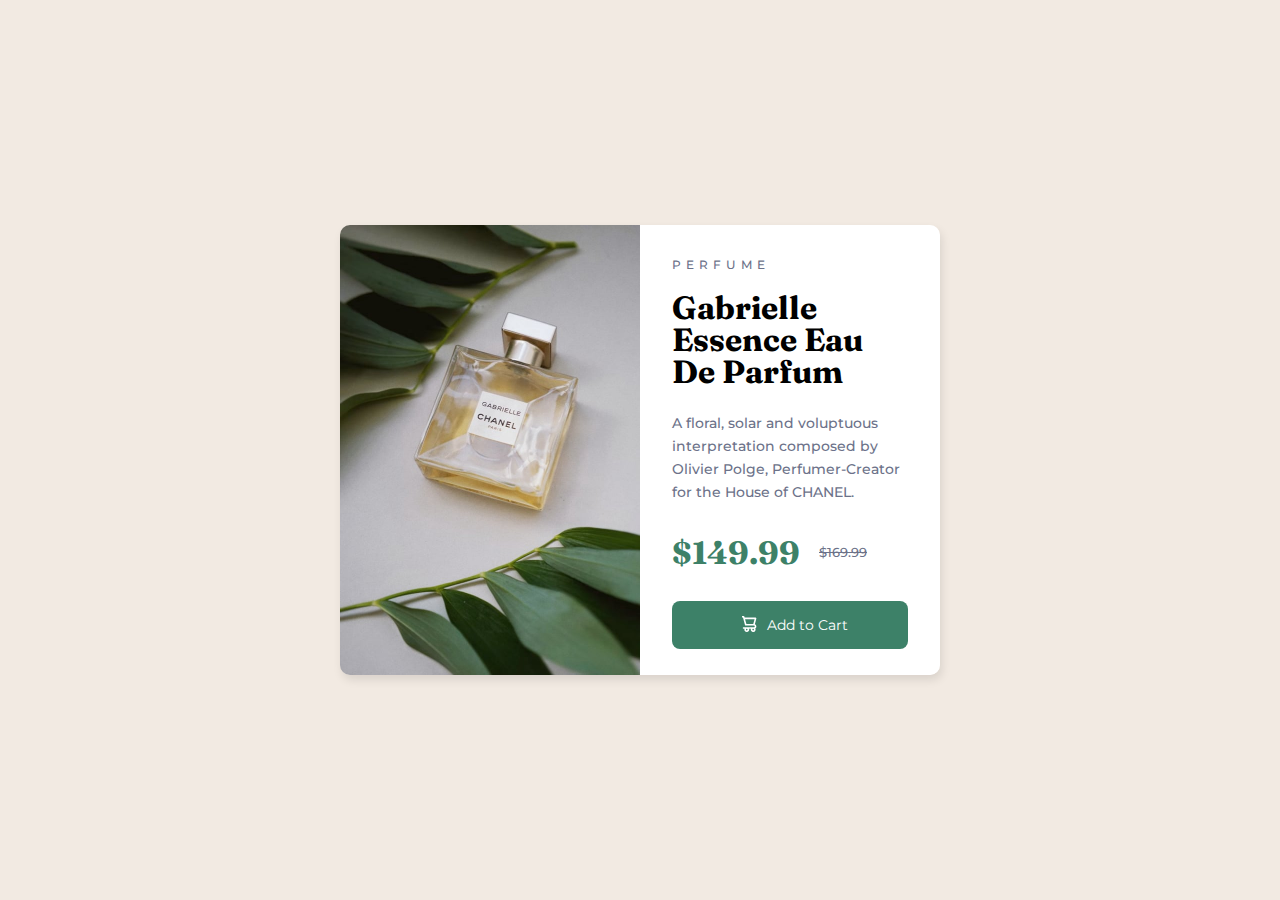
==== index.html @ fd3dbb9a "*cleaning" ====
<!DOCTYPE html>
<html lang="en">
<head>
  <meta charset="UTF-8">
  <meta name="viewport" content="width=device-width, initial-scale=1.0">

  <link rel="icon" type="image/png" sizes="32x32" href="./images/favicon-32x32.png">
  <link rel="stylesheet" href="style.css">
  <title>Frontend Mentor | Product preview card component</title>

  <style>
    .attribution { font-size: 11px; text-align: center; }
    .attribution a { color: hsl(228, 45%, 44%); }
  </style>
</head>
<body>

  <main class="productContainer">
    <div class="productImgContainer">
    </div>
    <section class="productInfo"> 
       <div class="contentFormater"> 
        <h2 class="productCategory">PERFUME</h2>
        <h1 class="productTitle">Gabrielle Essence Eau De Parfum</h1>
        <p class="productDescp">A floral, solar and voluptuous interpretation composed by Olivier Polge, 
        Perfumer-Creator for the House of CHANEL.</p>
        <span class="productPromoPrice">$149.99</span> <span class="productPrice"> $169.99</span>
        <button class="addCartButton"><svg width="15" height="16" xmlns="http://www.w3.org/2000/svg"><path d="M14.383 10.388a2.397 2.397 0 0 0-1.518-2.222l1.494-5.593a.8.8 0 0 0-.144-.695.8.8 0 0 0-.631-.28H2.637L2.373.591A.8.8 0 0 0 1.598 0H0v1.598h.983l1.982 7.4a.8.8 0 0 0 .799.59h8.222a.8.8 0 0 1 0 1.599H1.598a.8.8 0 1 0 0 1.598h.943a2.397 2.397 0 1 0 4.507 0h1.885a2.397 2.397 0 1 0 4.331-.376 2.397 2.397 0 0 0 1.12-2.021ZM11.26 7.99H4.395L3.068 3.196h9.477L11.26 7.991Zm-6.465 6.392a.8.8 0 1 1 0-1.598.8.8 0 0 1 0 1.598Zm6.393 0a.8.8 0 1 1 0-1.598.8.8 0 0 1 0 1.598Z" fill="#FFF"/></svg> <span>Add to Cart</span></button>
     </div>
    </section>
  </main>

</body>
</html>
---- style.css ----
@import url('https://fonts.googleapis.com/css2?family=Fraunces:opsz,wght@9..144,700&family=Montserrat:wght@500;700&display=swap');
*{
    margin:0;
    padding:0;
    box-sizing: border-box;
    border:none;
    font-weight: normal;
}
html,body{
    height: 100%;
    width: 100%;
}
body{
    background-color: #F2EAE2;
    display: flex;
    justify-content: center;
    align-items: center;
}
/*START-> product Container*/
.productContainer{

    width: 600px;
    height: 450px;
    display: flex;
    opacity: 1;
    transition: box-shadow .5s ease-in-out, transform .5s ease-in-out;
    border-radius: 10px;
    box-shadow: #0000001a 2px 5px 10px;

}
.productContainer:hover{
    box-shadow: #00000056 15px 50px 10px;
    transform: scale(1.008,1.008);
}
/*END-> product Container*/


/*START-> product Image Container*/

.productImgContainer{
    background-image: url("images/image-product-desktop.jpg");
    flex-basis: 50%;
    border-radius: 10px 0 0 10px;
    background-size: cover;

}

/*END-> product Image Container*/


/*START-> product INFO SECTION */
.productInfo {
   
    flex-basis: 50%;
    background-color: #fff;
    border-radius: 0px 10px 10px 0;
}

.contentFormater{
    height: 100%;
    padding:32px;
}
.productCategory{
    font-family: 'Montserrat';
    font-style: normal;
    font-weight: 500;
    font-size: 12px;
    letter-spacing: 5px;
    color: #6C7289;
    margin-bottom: 20px;
    
}
.productTitle{
    font-family: 'Fraunces';
    font-style: normal;
    font-weight: 700;
    font-size: 32px;
    line-height: 32px;
    padding-bottom: 24px;
}

.productDescp{
    font-family: 'Montserrat';
    font-style: normal;
    font-weight: 500;
    font-size: 14px;
    line-height: 23px;
    color: #6C7289;
    margin-bottom:29px;
}

.productPromoPrice{
    font-family: 'Fraunces';
    font-style: normal;
    font-weight: 700;
    font-size: 32px;
    color: #3D8168;
    display:inline-block;
    float: left;
 

}
.productPrice{
font-family: 'Montserrat';
font-style: normal;
font-weight: 500;
font-size: 13px;
text-decoration-line: line-through;
display:inline-block;
padding: 11px 19px;
color: #6C7289;
}

.addCartButton{
background: #3D8168;
border-radius: 8px;
width: 100%;
height: 48px;
font-family: 'Montserrat';
font-style: normal;
font-weight: 700;
font-size: 14px;
color:white;
margin-top:30px;
display: flex;
transition:background-color .2s ease-in-out;
}

.addCartButton:hover{
    background: #1A4032;
    cursor:pointer;
}

.addCartButton > span{
    display: block;
    flex-grow: 1;
    text-align: left;
    text-indent: 10px;
    height: 100%;
    line-height: 48px;
}

.addCartButton > svg{
    margin-left: 29.5%;
    margin-top: 15px;
}

/*END-> product INFO SECTION*/


/*------------------------- [START] MOBILE VIEW --------------------------*/
@media only screen and (max-width:600px){

    .productContainer{
        width: 343px;
        height: 611px;
        display: flex;
        flex-direction: column;
        opacity: 1;
    }

 /*START-> product Image Container*/

.productImgContainer{
    background-image: url("images/image-product-mobile.jpg");
    flex-basis: auto;
    min-height: 240px;
    flex-grow:0;
    border-radius: 10px 10px 0 0;
    background-position: center;

}

/*END-> product Image Container*/


/*START-> product INFO SECTION */
.productInfo {
   
   flex-basis: auto;
   flex-grow: 1;
    background-color: #fff;
    border-radius: 0 0 10px 10px;
}

/*START-> product INFO SECTION */

.contentFormater{
    width:100%;
    padding:24px
}

.productCategory{
   
    margin-bottom:12px;
    
}

.productTitle{
    font-family: 'Fraunces';
    font-style: normal;
    font-weight: 700;
    font-size: 32px;
    padding-bottom: 16px;
}

.productDescp{
    font-family: 'Montserrat';
    font-style: normal;
    font-weight: 500;
    font-size: 14px;
    line-height: 23px;
    color: #6C7289;
    margin-bottom:24px;
}

.addCartButton > svg{
    margin-left: 32.5%;
  
}

}

/*------------------------- [END] MOBILE VIEW --------------------------*/
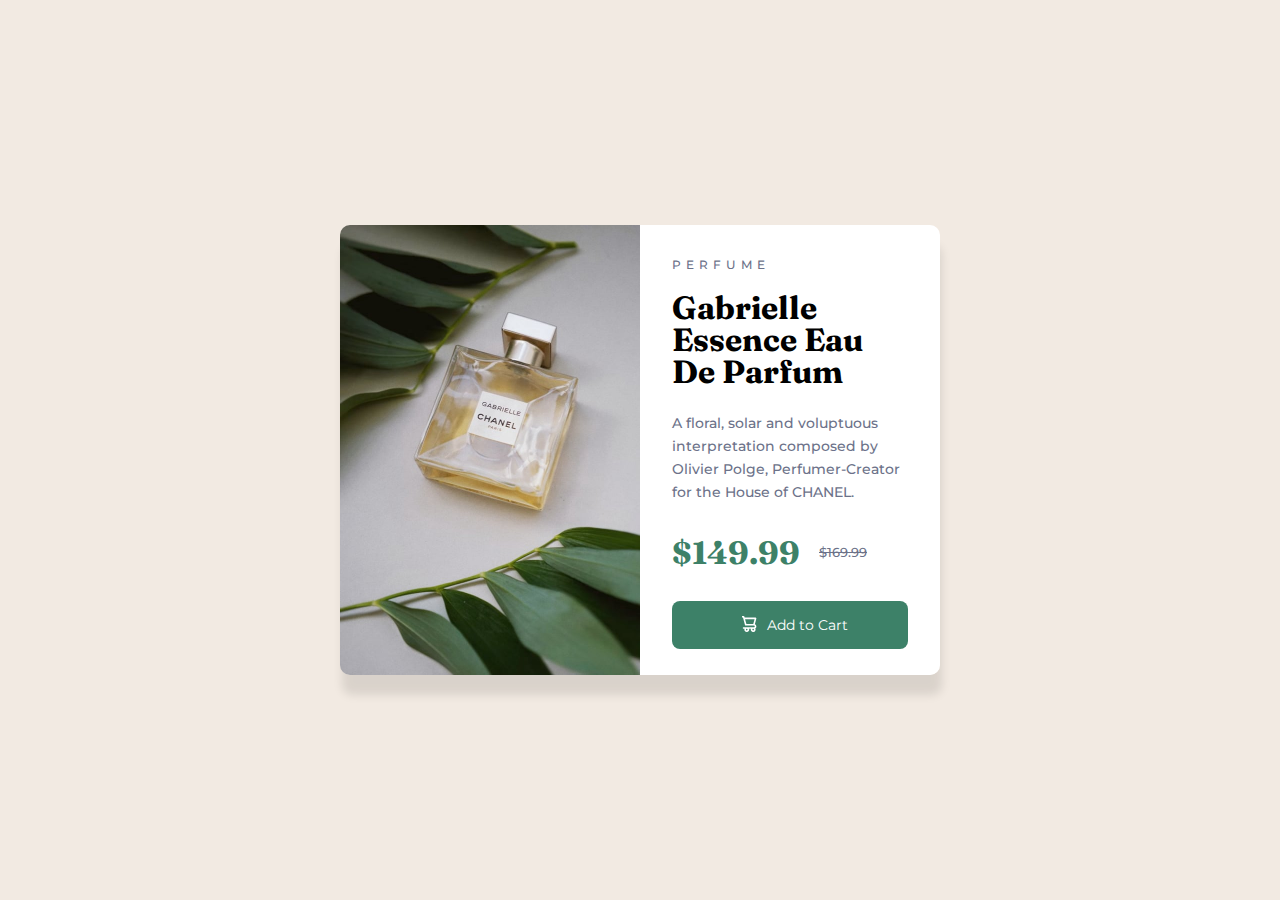
==== commit e98ce31b: "added subtle animations" ====
--- a/index.html
+++ b/index.html
@@ -8,14 +8,11 @@
   <link rel="stylesheet" href="style.css">
   <title>Frontend Mentor | Product preview card component</title>
 
-  <style>
-    .attribution { font-size: 11px; text-align: center; }
-    .attribution a { color: hsl(228, 45%, 44%); }
-  </style>
+ 
 </head>
 <body>
 
-  <main class="productContainer">
+  <main class="productContainer animable">
     <div class="productImgContainer">
     </div>
     <section class="productInfo"> 
@@ -25,7 +22,7 @@
         <p class="productDescp">A floral, solar and voluptuous interpretation composed by Olivier Polge, 
         Perfumer-Creator for the House of CHANEL.</p>
         <span class="productPromoPrice">$149.99</span> <span class="productPrice"> $169.99</span>
-        <button class="addCartButton"><svg width="15" height="16" xmlns="http://www.w3.org/2000/svg"><path d="M14.383 10.388a2.397 2.397 0 0 0-1.518-2.222l1.494-5.593a.8.8 0 0 0-.144-.695.8.8 0 0 0-.631-.28H2.637L2.373.591A.8.8 0 0 0 1.598 0H0v1.598h.983l1.982 7.4a.8.8 0 0 0 .799.59h8.222a.8.8 0 0 1 0 1.599H1.598a.8.8 0 1 0 0 1.598h.943a2.397 2.397 0 1 0 4.507 0h1.885a2.397 2.397 0 1 0 4.331-.376 2.397 2.397 0 0 0 1.12-2.021ZM11.26 7.99H4.395L3.068 3.196h9.477L11.26 7.991Zm-6.465 6.392a.8.8 0 1 1 0-1.598.8.8 0 0 1 0 1.598Zm6.393 0a.8.8 0 1 1 0-1.598.8.8 0 0 1 0 1.598Z" fill="#FFF"/></svg> <span>Add to Cart</span></button>
+        <button class="addCartButton animable"><svg width="15" height="16" xmlns="http://www.w3.org/2000/svg"><path d="M14.383 10.388a2.397 2.397 0 0 0-1.518-2.222l1.494-5.593a.8.8 0 0 0-.144-.695.8.8 0 0 0-.631-.28H2.637L2.373.591A.8.8 0 0 0 1.598 0H0v1.598h.983l1.982 7.4a.8.8 0 0 0 .799.59h8.222a.8.8 0 0 1 0 1.599H1.598a.8.8 0 1 0 0 1.598h.943a2.397 2.397 0 1 0 4.507 0h1.885a2.397 2.397 0 1 0 4.331-.376 2.397 2.397 0 0 0 1.12-2.021ZM11.26 7.99H4.395L3.068 3.196h9.477L11.26 7.991Zm-6.465 6.392a.8.8 0 1 1 0-1.598.8.8 0 0 1 0 1.598Zm6.393 0a.8.8 0 1 1 0-1.598.8.8 0 0 1 0 1.598Z" fill="#FFF"/></svg> <span>Add to Cart</span></button>
      </div>
     </section>
   </main>
--- a/style.css
+++ b/style.css
@@ -16,6 +16,12 @@
     justify-content: center;
     align-items: center;
 }
+
+.animable{
+    transition: box-shadow .5s ease-in-out, transform .5s ease-in-out;
+    
+}
+
 /*START-> product Container*/
 .productContainer{
 
@@ -23,14 +29,18 @@
     height: 450px;
     display: flex;
     opacity: 1;
-    transition: box-shadow .5s ease-in-out, transform .5s ease-in-out;
     border-radius: 10px;
-    box-shadow: #0000001a 2px 5px 10px;
-
+    box-shadow: #0000001a 2px 20px 10px;
 }
 .productContainer:hover{
     box-shadow: #00000056 15px 50px 10px;
     transform: scale(1.008,1.008);
+}
+
+.productContainer:hover .addCartButton{
+    transition-delay: .4s;
+    box-shadow: #0000005f 10px 10px 10px;
+    transform: scale(1.1,1.1);
 }
 /*END-> product Container*/
 
@@ -123,7 +133,7 @@
 color:white;
 margin-top:30px;
 display: flex;
-transition:background-color .2s ease-in-out;
+
 }
 
 .addCartButton:hover{
